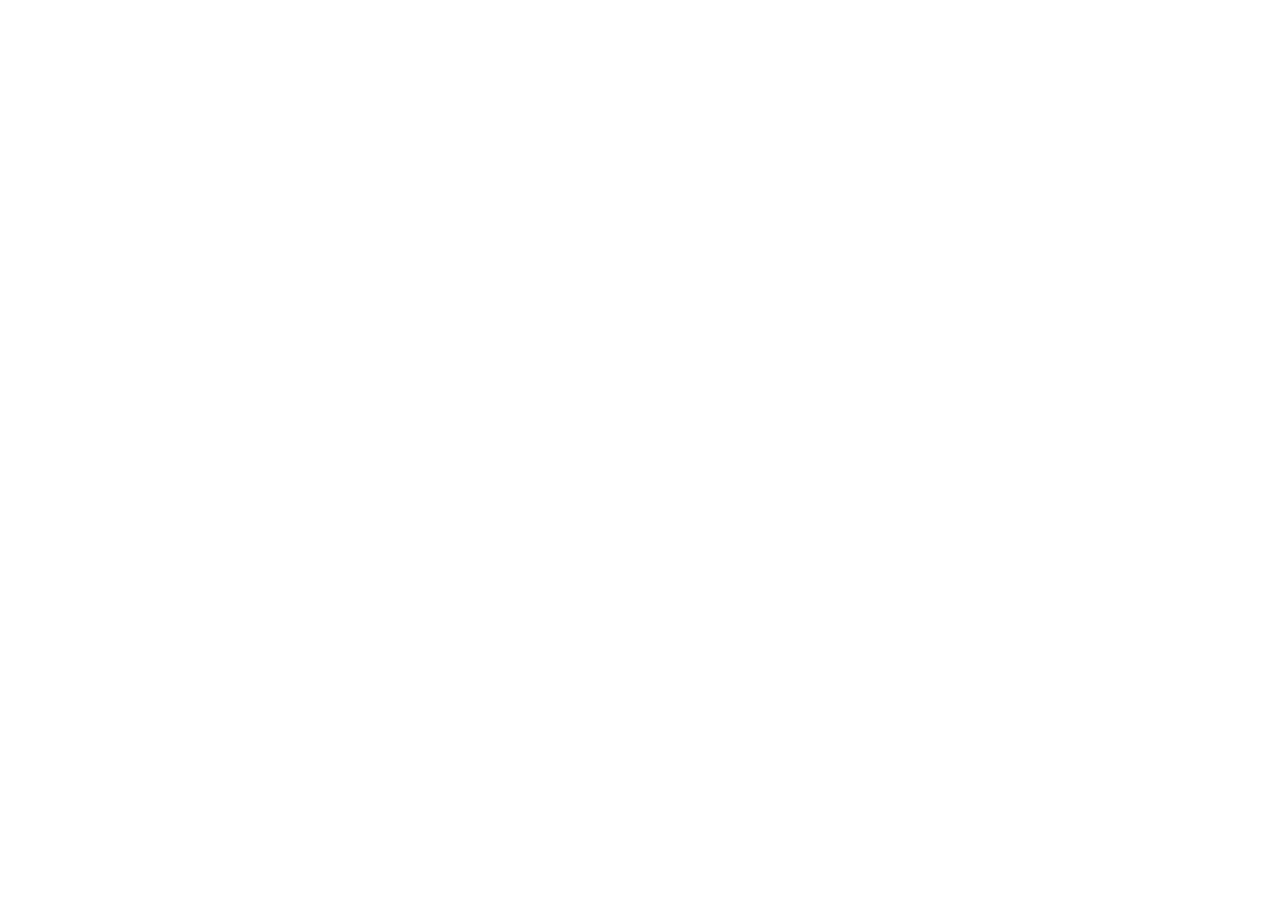
==== flowatlas/index.html @ 6c347b0b "Add Alicante FlowAtlas entry point Static FlowAtlas entry point captured from the current Alicante s" ====
<!doctype html><html lang="es"><head><meta charset="UTF-8"><meta name="viewport" content="width=device-width,initial-scale=1"><title>FlowAtlas · Alicante</title><meta name="robots" content="noindex,nofollow">  <script type="module" crossorigin src="/flowatlas/assets/index-e_Mf-3Ab.js"></script>
  <link rel="stylesheet" crossorigin href="/flowatlas/assets/index-iP8nVLNA.css">
</head><body><div id="root"></div></body></html>
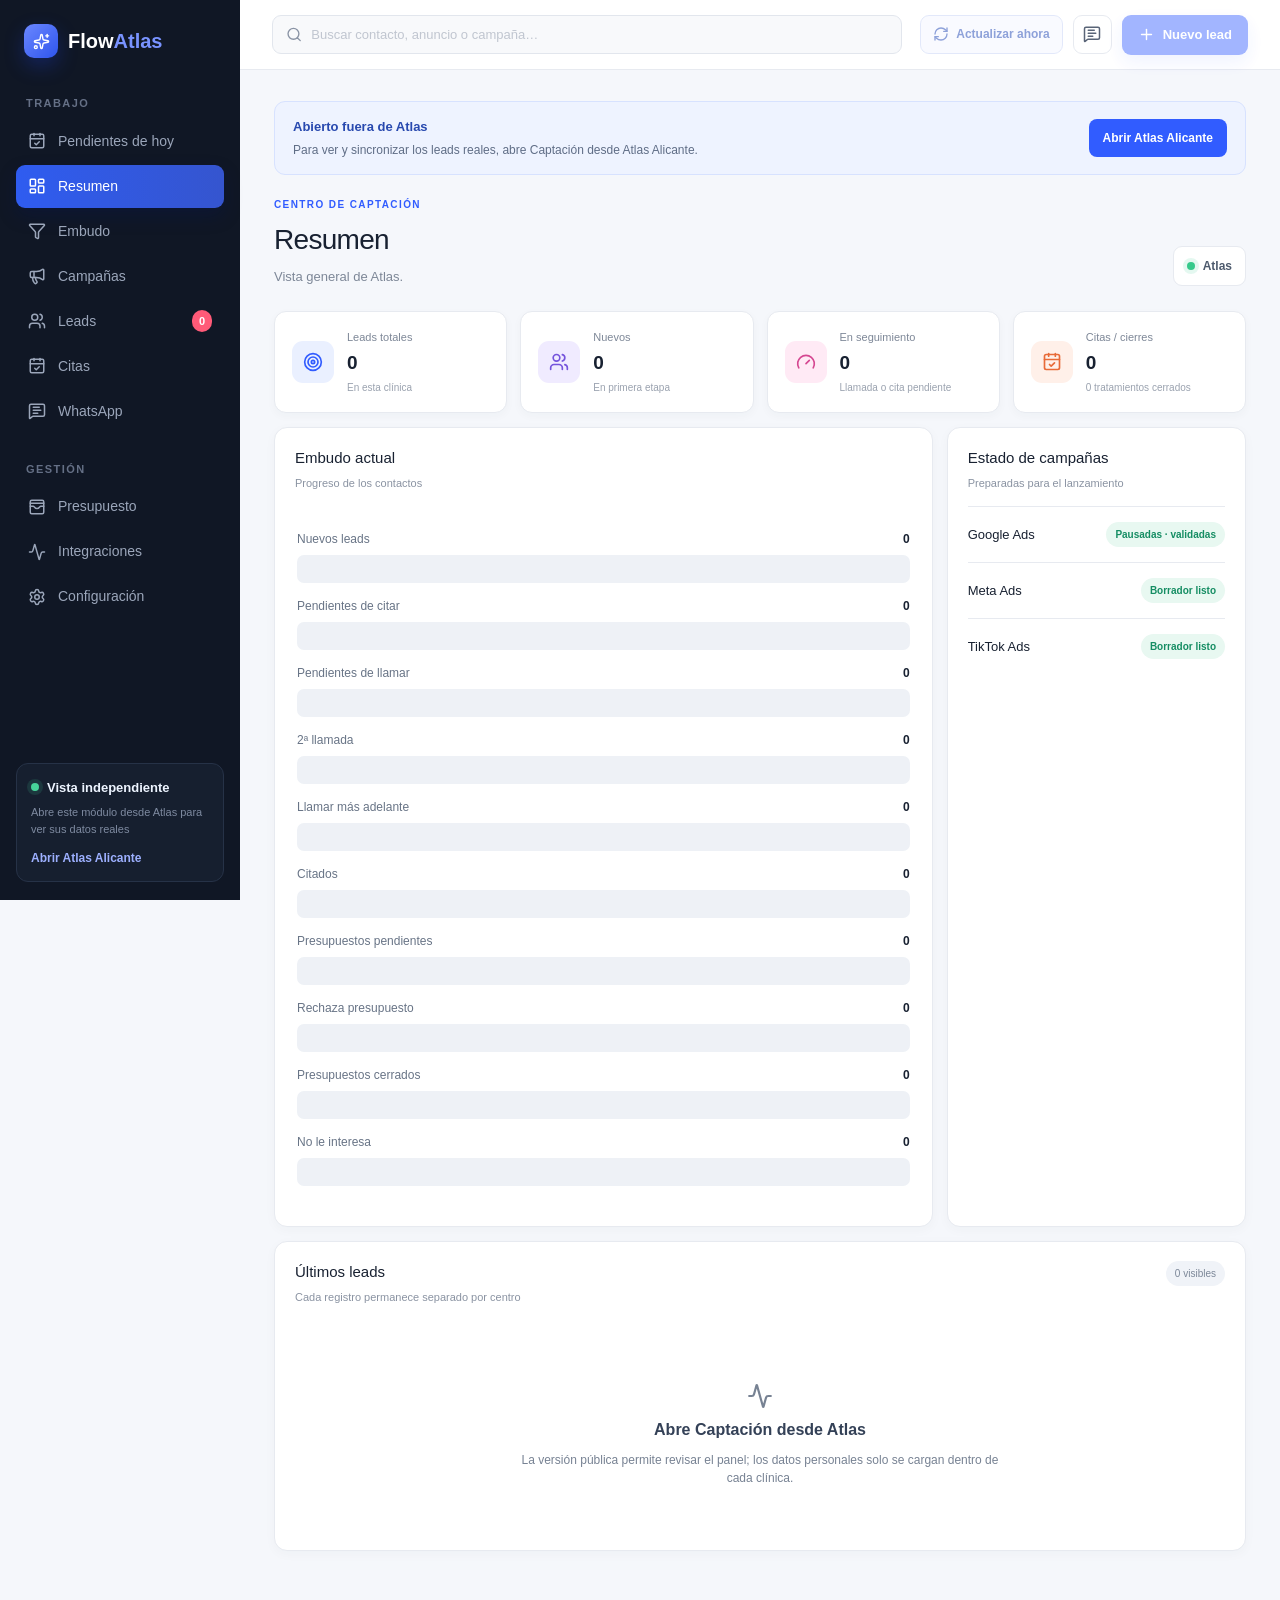
==== commit 689887ec: "Make FlowAtlas asset paths portable" ====
--- a/flowatlas/index.html
+++ b/flowatlas/index.html
@@ -1,3 +1,3 @@
-<!doctype html><html lang="es"><head><meta charset="UTF-8"><meta name="viewport" content="width=device-width,initial-scale=1"><title>FlowAtlas · Alicante</title><meta name="robots" content="noindex,nofollow">  <script type="module" crossorigin src="/flowatlas/assets/index-e_Mf-3Ab.js"></script>
-  <link rel="stylesheet" crossorigin href="/flowatlas/assets/index-iP8nVLNA.css">
+<!doctype html><html lang="es"><head><meta charset="UTF-8"><meta name="viewport" content="width=device-width,initial-scale=1"><title>FlowAtlas · Alicante</title><meta name="robots" content="noindex,nofollow">  <script type="module" crossorigin src="assets/index-e_Mf-3Ab.js"></script>
+  <link rel="stylesheet" crossorigin href="assets/index-iP8nVLNA.css">
 </head><body><div id="root"></div></body></html>
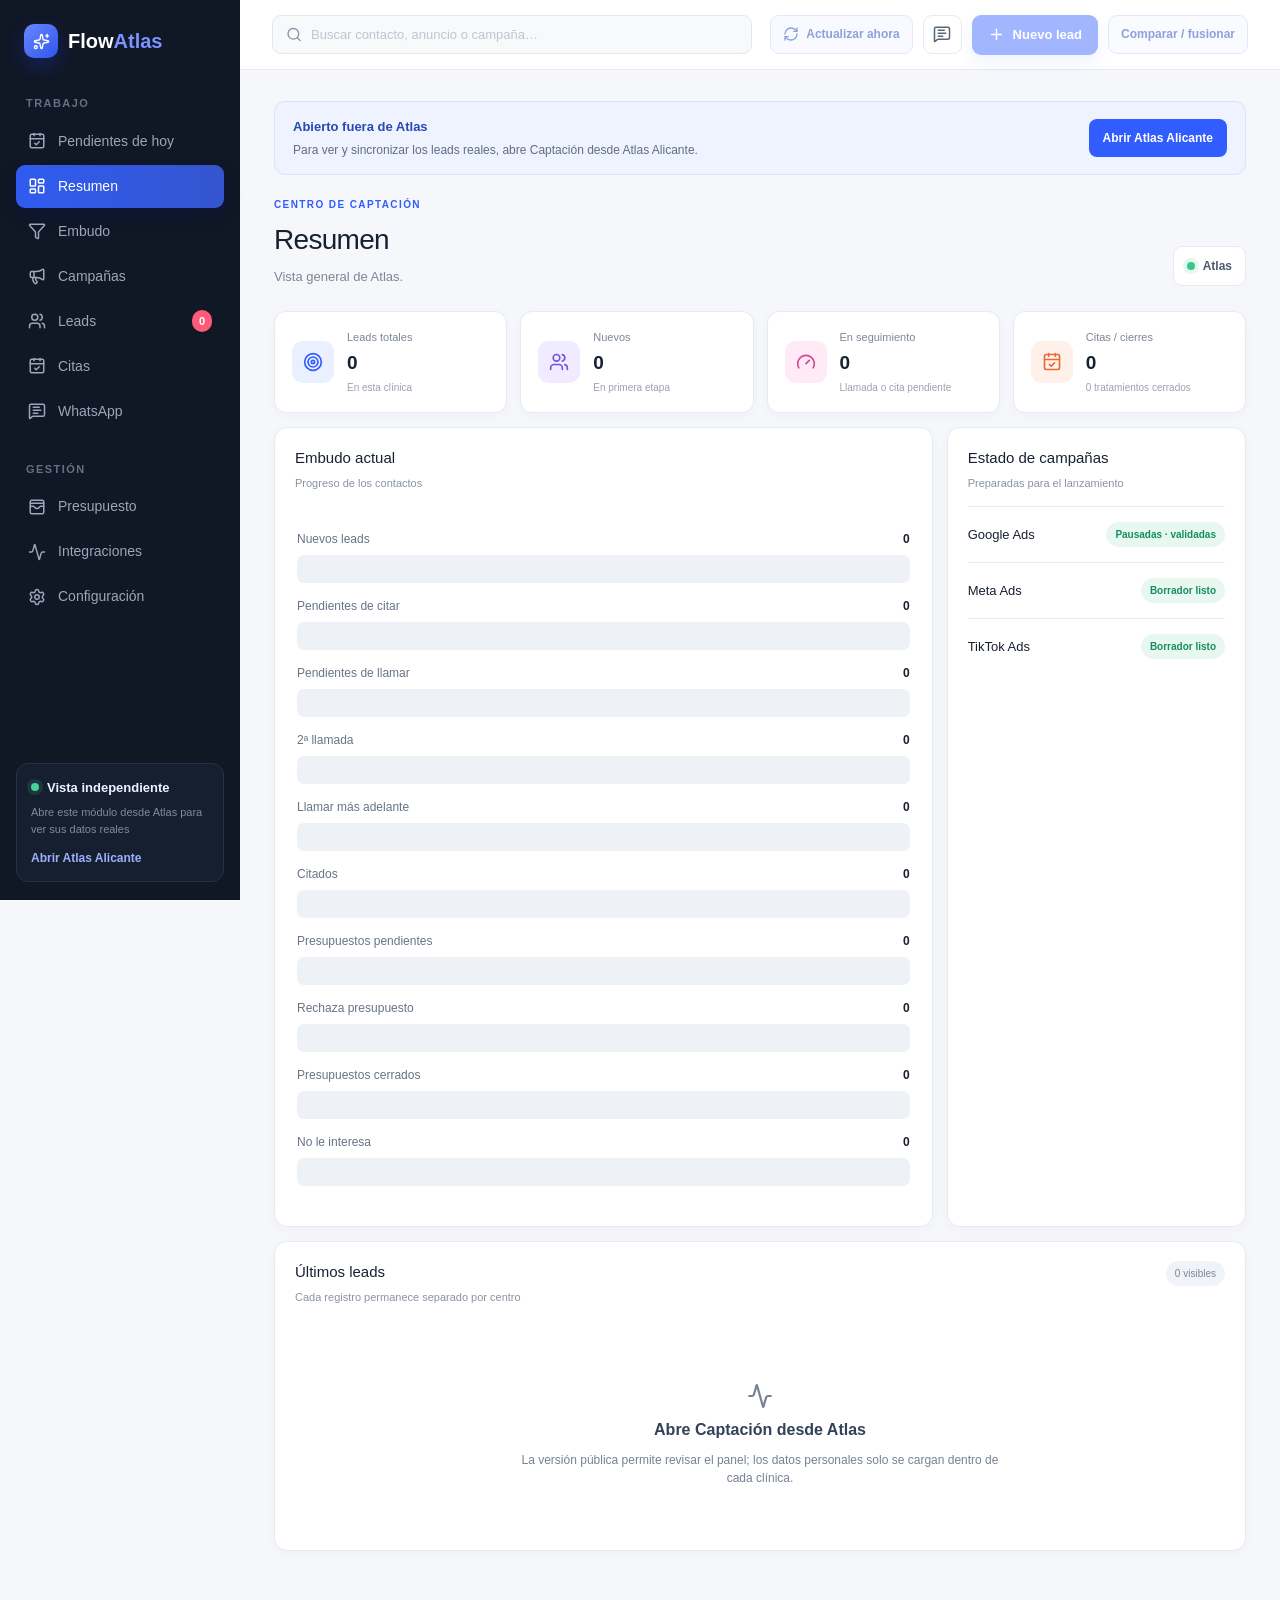
==== commit 69e8fa62: "Preparar comparación y fusión auditable de leads en Alicante" ====
--- a/flowatlas/index.html
+++ b/flowatlas/index.html
@@ -1,3 +1,3 @@
 <!doctype html><html lang="es"><head><meta charset="UTF-8"><meta name="viewport" content="width=device-width,initial-scale=1"><title>FlowAtlas · Alicante</title><meta name="robots" content="noindex,nofollow">  <script type="module" crossorigin src="assets/index-e_Mf-3Ab.js"></script>
   <link rel="stylesheet" crossorigin href="assets/index-iP8nVLNA.css">
-</head><body><div id="root"></div></body></html>+</head><body><div id="root"></div><script defer src="lead-merge.js"></script></body></html>
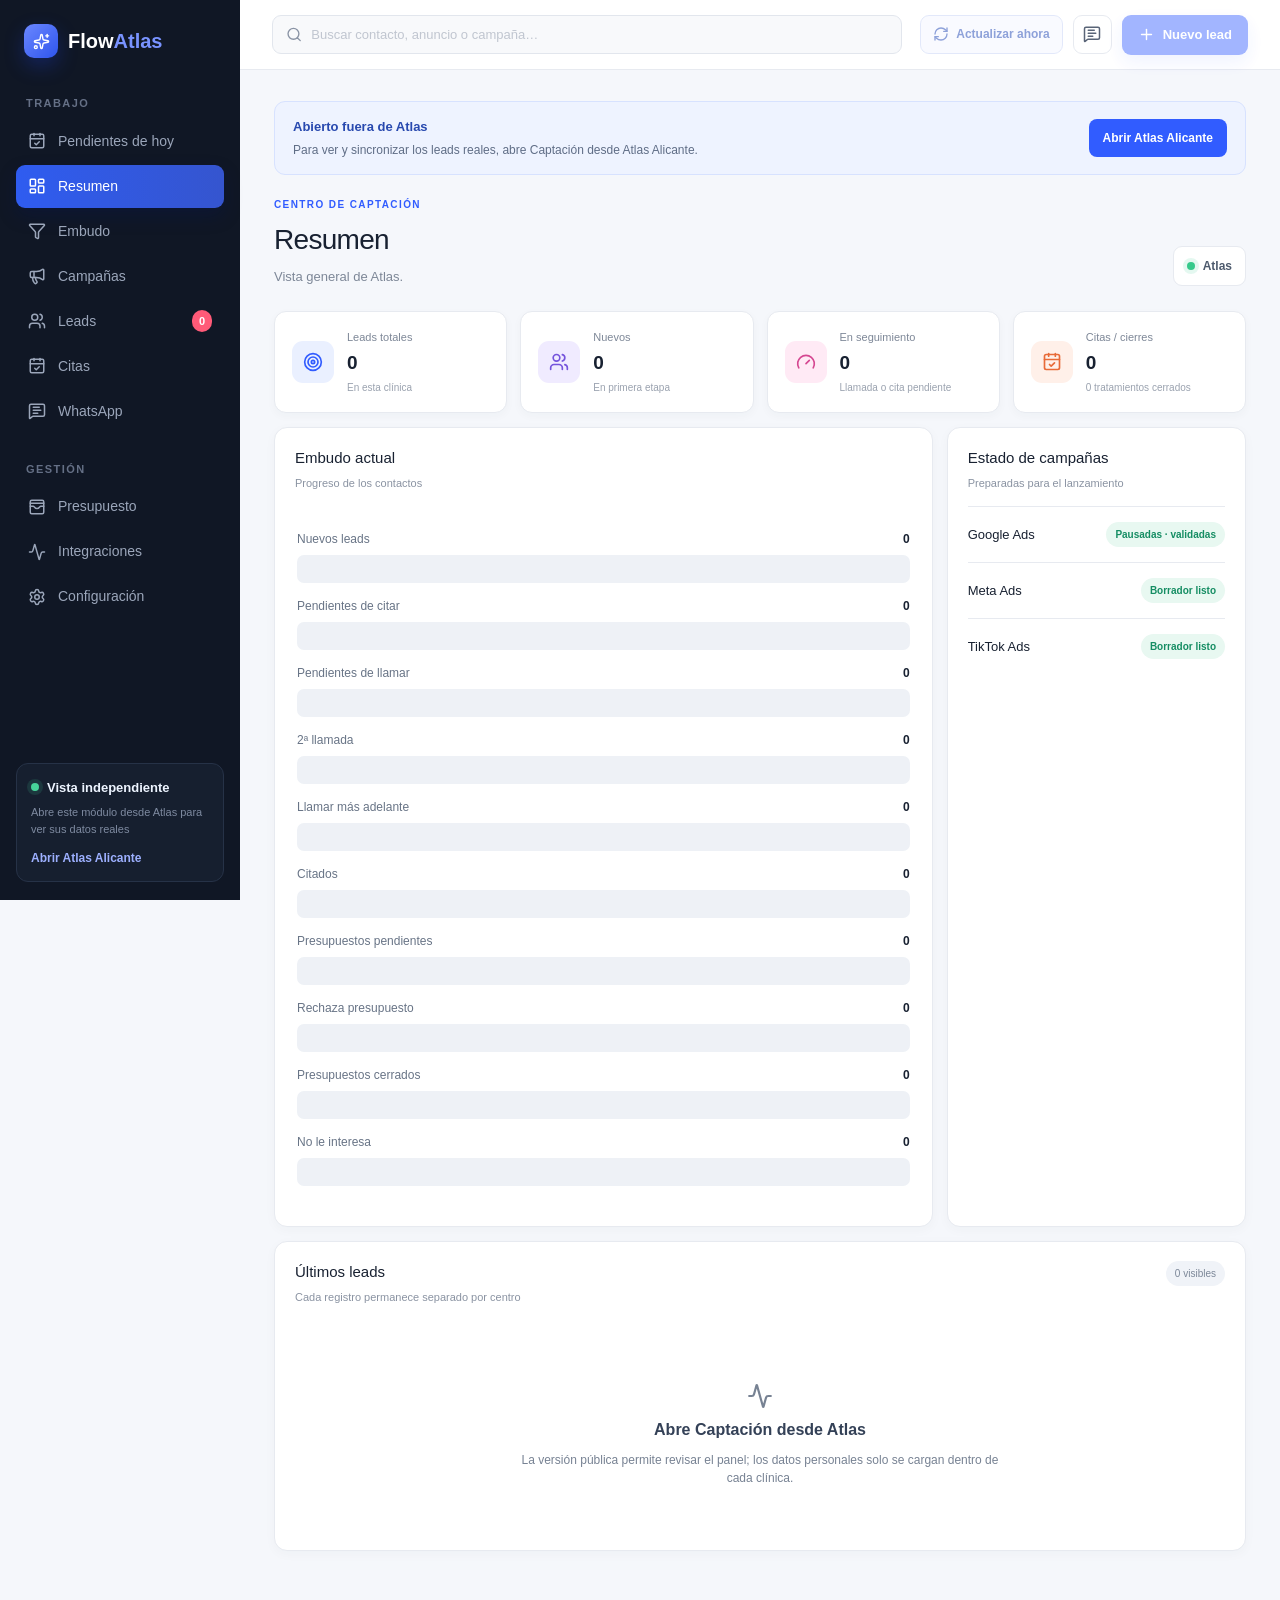
==== commit ac88856b: "Corregir cargas repetidas y recuperación del tablero de leads" ====
--- a/flowatlas/index.html
+++ b/flowatlas/index.html
@@ -1,3 +1,3 @@
-<!doctype html><html lang="es"><head><meta charset="UTF-8"><meta name="viewport" content="width=device-width,initial-scale=1"><title>FlowAtlas · Alicante</title><meta name="robots" content="noindex,nofollow">  <script type="module" crossorigin src="assets/index-e_Mf-3Ab.js"></script>
+<!doctype html><html lang="es"><head><meta charset="UTF-8"><meta name="viewport" content="width=device-width,initial-scale=1"><title>FlowAtlas · Alicante</title><meta name="robots" content="noindex,nofollow">  <script type="module" crossorigin src="assets/index-e_Mf-3Ab.js?v=20261124-leads-load"></script>
   <link rel="stylesheet" crossorigin href="assets/index-iP8nVLNA.css">
-</head><body><div id="root"></div><script defer src="lead-merge.js"></script></body></html>+</head><body><div id="root"></div></body></html>
